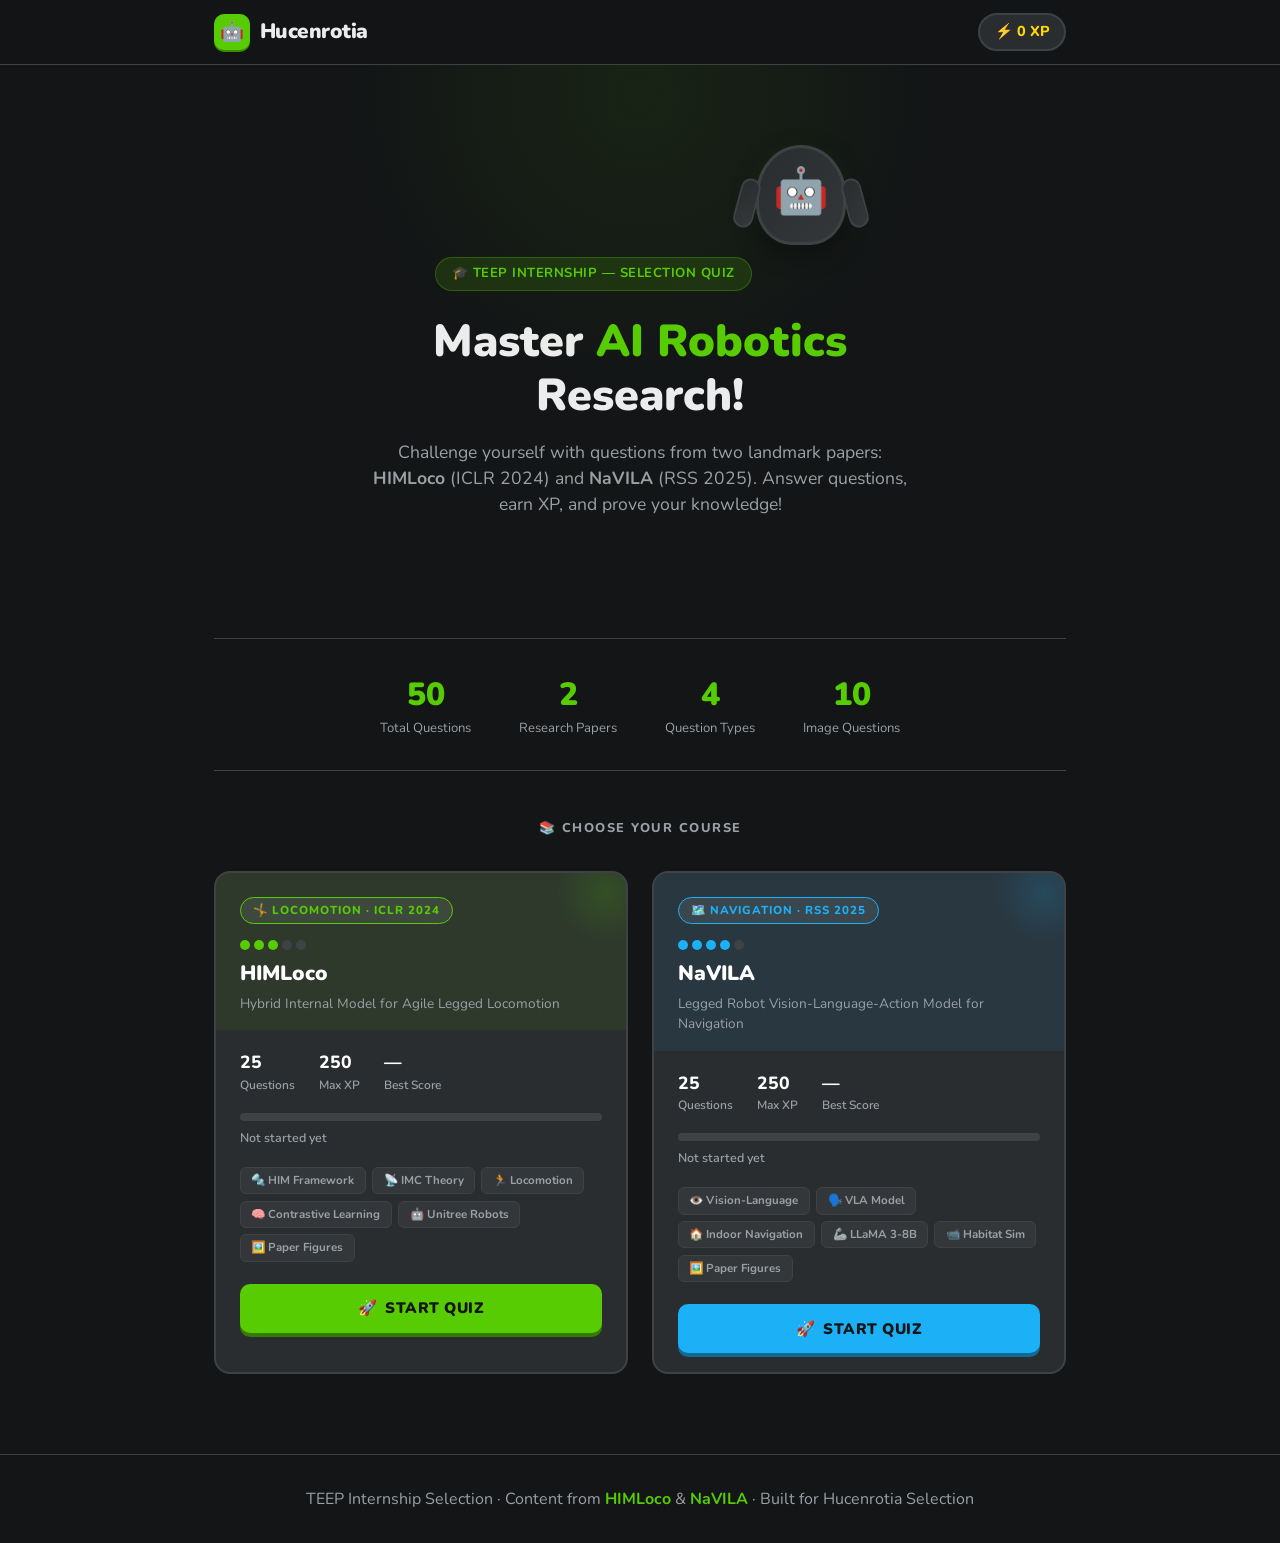
==== index.html @ 7a8cf4cb "🚀 Initial commit: Duolingo-style TEEP Internship quiz website - Two courses: HIMLoco (ICLR 2024) & N" ====
<!DOCTYPE html>
<html lang="en">
<head>
  <meta charset="UTF-8">
  <meta name="viewport" content="width=device-width, initial-scale=1.0">
  <title>Hucenrotia Selection — TEEP Internship AI Robotics Quiz</title>
  <meta name="description" content="Test your knowledge of cutting-edge AI robotics research — HIMLoco and NaVILA — in this Duolingo-style interactive quiz for the TEEP Internship selection.">
  <link rel="stylesheet" href="css/style.css">
</head>
<body>

  <!-- Navbar -->
  <nav class="navbar">
    <div class="container">
      <div class="navbar-brand">
        <div class="logo-icon">🤖</div>
        <span>Hucenrotia</span>
      </div>
      <div class="navbar-xp xp-display">⚡ 0 XP</div>
    </div>
  </nav>

  <!-- Hero -->
  <section class="hero">
    <div class="container">
      <div class="hero-badge">🎓 TEEP Internship — Selection Quiz</div>
      <div class="mascot">
        <div class="mascot-glow"></div>
        <div class="mascot-body">
          <div class="mascot-arm-l"></div>
          <div class="mascot-arm-r"></div>
          <div class="mascot-face">🤖</div>
        </div>
      </div>
      <h1>Master <span>AI Robotics</span><br>Research!</h1>
      <p>
        Challenge yourself with questions from two landmark papers:
        <strong>HIMLoco</strong> (ICLR 2024) and <strong>NaVILA</strong> (RSS 2025).
        Answer questions, earn XP, and prove your knowledge!
      </p>
    </div>
  </section>

  <!-- Stats -->
  <div class="container">
    <div class="stats-row">
      <div class="stat-item">
        <div class="stat-num">50</div>
        <div class="stat-desc">Total Questions</div>
      </div>
      <div class="stat-item">
        <div class="stat-num">2</div>
        <div class="stat-desc">Research Papers</div>
      </div>
      <div class="stat-item">
        <div class="stat-num">4</div>
        <div class="stat-desc">Question Types</div>
      </div>
      <div class="stat-item">
        <div class="stat-num">10</div>
        <div class="stat-desc">Image Questions</div>
      </div>
    </div>
  </div>

  <!-- Courses -->
  <section class="courses-section">
    <div class="container">
      <div class="section-title">📚 Choose Your Course</div>
      <div class="courses-grid">

        <!-- HIMLoco Card -->
        <div class="course-card himloco" id="card-himloco">
          <div class="course-card-header">
            <div class="course-tag">🤸 Locomotion · ICLR 2024</div>
            <div class="difficulty-dots">
              <div class="dot filled"></div><div class="dot filled"></div><div class="dot filled"></div><div class="dot"></div><div class="dot"></div>
            </div>
            <div class="course-card-title">HIMLoco</div>
            <div class="course-card-subtitle">Hybrid Internal Model for Agile Legged Locomotion</div>
          </div>
          <div class="course-card-body">
            <div class="course-stats">
              <div class="course-stat">
                <span class="course-stat-value">25</span>
                <span class="course-stat-label">Questions</span>
              </div>
              <div class="course-stat">
                <span class="course-stat-value" id="himloco-xp">250</span>
                <span class="course-stat-label">Max XP</span>
              </div>
              <div class="course-stat">
                <span class="course-stat-value" id="himloco-best">—</span>
                <span class="course-stat-label">Best Score</span>
              </div>
            </div>
            <div class="course-progress-bar">
              <div class="course-progress-fill" id="himloco-progress" style="width:0%"></div>
            </div>
            <div class="course-progress-text" id="himloco-progress-text">Not started yet</div>
            <div class="course-topics">
              <span class="topic-chip">🔩 HIM Framework</span>
              <span class="topic-chip">📡 IMC Theory</span>
              <span class="topic-chip">🏃 Locomotion</span>
              <span class="topic-chip">🧠 Contrastive Learning</span>
              <span class="topic-chip">🤖 Unitree Robots</span>
              <span class="topic-chip">🖼️ Paper Figures</span>
            </div>
            <button class="btn-start" id="startHimloco" onclick="App.startQuiz('himloco')">
              <span>🚀</span> Start Quiz
            </button>
          </div>
        </div>

        <!-- NaVILA Card -->
        <div class="course-card navila" id="card-navila">
          <div class="course-card-header">
            <div class="course-tag">🗺️ Navigation · RSS 2025</div>
            <div class="difficulty-dots">
              <div class="dot filled"></div><div class="dot filled"></div><div class="dot filled"></div><div class="dot filled"></div><div class="dot"></div>
            </div>
            <div class="course-card-title">NaVILA</div>
            <div class="course-card-subtitle">Legged Robot Vision-Language-Action Model for Navigation</div>
          </div>
          <div class="course-card-body">
            <div class="course-stats">
              <div class="course-stat">
                <span class="course-stat-value">25</span>
                <span class="course-stat-label">Questions</span>
              </div>
              <div class="course-stat">
                <span class="course-stat-value" id="navila-xp">250</span>
                <span class="course-stat-label">Max XP</span>
              </div>
              <div class="course-stat">
                <span class="course-stat-value" id="navila-best">—</span>
                <span class="course-stat-label">Best Score</span>
              </div>
            </div>
            <div class="course-progress-bar">
              <div class="course-progress-fill" id="navila-progress" style="width:0%"></div>
            </div>
            <div class="course-progress-text" id="navila-progress-text">Not started yet</div>
            <div class="course-topics">
              <span class="topic-chip">👁️ Vision-Language</span>
              <span class="topic-chip">🗣️ VLA Model</span>
              <span class="topic-chip">🏠 Indoor Navigation</span>
              <span class="topic-chip">🦾 LLaMA 3-8B</span>
              <span class="topic-chip">📹 Habitat Sim</span>
              <span class="topic-chip">🖼️ Paper Figures</span>
            </div>
            <button class="btn-start" id="startNavila" onclick="App.startQuiz('navila')">
              <span>🚀</span> Start Quiz
            </button>
          </div>
        </div>

      </div>
    </div>
  </section>

  <!-- Footer -->
  <footer class="site-footer">
    <div class="container">
      <p>
        TEEP Internship Selection · Content from
        <a href="https://github.com/InternRobotics/HIMLoco" target="_blank">HIMLoco</a> &
        <a href="https://navila-bot.github.io/" target="_blank">NaVILA</a> · Built for Hucenrotia Selection
      </p>
    </div>
  </footer>

  <script src="js/app.js"></script>
  <script>
    document.addEventListener('DOMContentLoaded', () => {
      updateXPDisplays();
      // Update HIMLoco progress
      const hp = App.getCourseProgress('himloco');
      if (hp.attempts > 0) {
        document.getElementById('himloco-best').textContent = hp.bestScore + '%';
        document.getElementById('himloco-progress').style.width = hp.bestScore + '%';
        document.getElementById('himloco-progress-text').textContent = hp.completed ? '✅ Completed! Attempt #' + hp.attempts : 'Best: ' + hp.bestScore + '% · ' + hp.attempts + ' attempt(s)';
        document.getElementById('startHimloco').textContent = '🔁 Retake Quiz';
      }
      // Update NaVILA progress
      const np = App.getCourseProgress('navila');
      if (np.attempts > 0) {
        document.getElementById('navila-best').textContent = np.bestScore + '%';
        document.getElementById('navila-progress').style.width = np.bestScore + '%';
        document.getElementById('navila-progress-text').textContent = np.completed ? '✅ Completed! Attempt #' + np.attempts : 'Best: ' + np.bestScore + '% · ' + np.attempts + ' attempt(s)';
        document.getElementById('startNavila').textContent = '🔁 Retake Quiz';
      }
    });
  </script>
</body>
</html>
---- css/style.css ----
@import url('https://fonts.googleapis.com/css2?family=Nunito:wght@400;600;700;800;900&display=swap');
:root{--bg:#131516;--bg2:#1C1D1F;--card:#2A2D30;--card2:#343739;--border:#3E4245;--green:#58CC02;--green-dark:#46A302;--green-shadow:#3D8A00;--green-light:#D7FFB8;--green-bg:rgba(88,204,2,.12);--red:#FF4B4B;--red-dark:#CC3333;--red-light:#FFD0D0;--red-bg:rgba(255,75,75,.12);--blue:#1CB0F6;--blue-dark:#1899D6;--orange:#FF9600;--gold:#FFD900;--purple:#CE82FF;--white:#FFF;--text:#ECECEC;--text-muted:#9AA0A6;--radius:16px;--radius-sm:10px;--shadow:0 4px 0 rgba(0,0,0,.5);--shadow-green:0 4px 0 #3D8A00;--shadow-card:0 8px 32px rgba(0,0,0,.4);--transition:.18s ease;--font:'Nunito',sans-serif}
*,*::before,*::after{box-sizing:border-box;margin:0;padding:0}
html{scroll-behavior:smooth}
body{font-family:var(--font);background:var(--bg);color:var(--text);min-height:100vh;line-height:1.5;-webkit-font-smoothing:antialiased}
a{color:inherit;text-decoration:none}
img{max-width:100%;height:auto;display:block}
button{cursor:pointer;font-family:var(--font);border:none;outline:none}
::-webkit-scrollbar{width:6px}::-webkit-scrollbar-track{background:var(--bg2)}::-webkit-scrollbar-thumb{background:var(--border);border-radius:3px}
h1{font-size:clamp(1.8rem,4vw,2.8rem);font-weight:900;line-height:1.2}
h2{font-size:clamp(1.4rem,3vw,2rem);font-weight:800}
h3{font-size:1.2rem;font-weight:700}
p{font-size:1rem;color:var(--text-muted)}
.container{max-width:900px;margin:0 auto;padding:0 1.5rem}
.flex{display:flex}.flex-center{display:flex;align-items:center;justify-content:center}.flex-between{display:flex;align-items:center;justify-content:space-between}.flex-col{display:flex;flex-direction:column}
.gap-sm{gap:.5rem}.gap{gap:1rem}.gap-lg{gap:1.5rem}.text-center{text-align:center}.w-full{width:100%}

/* Navbar */
.navbar{position:sticky;top:0;z-index:100;background:rgba(19,21,22,.95);backdrop-filter:blur(12px);border-bottom:1px solid var(--border);padding:.8rem 0}
.navbar .container{display:flex;align-items:center;justify-content:space-between}
.navbar-brand{display:flex;align-items:center;gap:.6rem;font-weight:900;font-size:1.3rem;letter-spacing:-.5px}
.navbar-brand .logo-icon{width:36px;height:36px;background:var(--green);border-radius:10px;display:flex;align-items:center;justify-content:center;font-size:1.2rem;box-shadow:0 2px 0 var(--green-shadow)}
.navbar-xp{display:flex;align-items:center;gap:.4rem;background:var(--card);border:2px solid var(--border);border-radius:20px;padding:.4rem .9rem;font-weight:800;font-size:.9rem;color:var(--gold)}

/* Hero */
.hero{padding:5rem 0 3rem;text-align:center;position:relative;overflow:hidden}
.hero::before{content:'';position:absolute;top:-50%;left:50%;transform:translateX(-50%);width:600px;height:600px;background:radial-gradient(circle,rgba(88,204,2,.08) 0%,transparent 70%);pointer-events:none}
.hero-badge{display:inline-flex;align-items:center;gap:.4rem;background:rgba(88,204,2,.15);border:1px solid rgba(88,204,2,.3);color:var(--green);font-weight:700;font-size:.82rem;padding:.4rem 1rem;border-radius:20px;margin-bottom:1.5rem;letter-spacing:.5px;text-transform:uppercase}
.hero h1{margin-bottom:1rem}.hero h1 span{color:var(--green)}
.hero p{font-size:1.1rem;margin-bottom:2.5rem;max-width:560px;margin-left:auto;margin-right:auto}

/* Mascot */
.mascot{position:relative;display:inline-block;margin-bottom:2rem;animation:mascot-float 3s ease-in-out infinite}
.mascot-body{width:90px;height:100px;background:linear-gradient(135deg,#2A2D30 0%,#343739 100%);border-radius:50% 50% 40% 40%;border:3px solid var(--border);position:relative;margin:0 auto;box-shadow:0 8px 24px rgba(0,0,0,.4)}
.mascot-face{position:absolute;top:50%;left:50%;transform:translate(-50%,-55%);font-size:2.8rem}
.mascot-arm-l,.mascot-arm-r{position:absolute;top:30px;width:20px;height:50px;background:linear-gradient(135deg,#2A2D30,#343739);border-radius:10px;border:2px solid var(--border)}
.mascot-arm-l{left:-22px;transform:rotate(15deg)}.mascot-arm-r{right:-22px;transform:rotate(-15deg)}
.mascot-glow{position:absolute;inset:-10px;background:radial-gradient(circle,rgba(88,204,2,.2) 0%,transparent 70%);border-radius:50%;animation:pulse-glow 2s ease-in-out infinite}

/* Course cards */
.courses-section{padding:1rem 0 5rem}
.section-title{text-align:center;font-size:.8rem;font-weight:800;text-transform:uppercase;letter-spacing:1.5px;color:var(--text-muted);margin-bottom:2rem}
.courses-grid{display:grid;grid-template-columns:repeat(auto-fit,minmax(380px,1fr));gap:1.5rem}
.course-card{background:var(--card);border:2px solid var(--border);border-radius:var(--radius);overflow:hidden;transition:transform var(--transition),border-color var(--transition),box-shadow var(--transition);cursor:pointer;position:relative}
.course-card:hover{transform:translateY(-4px);border-color:var(--green);box-shadow:0 16px 48px rgba(88,204,2,.15)}
.course-card.himloco{--accent:#58CC02;--accent-bg:rgba(88,204,2,.08)}
.course-card.navila{--accent:#1CB0F6;--accent-bg:rgba(28,176,246,.08)}
.course-card-header{padding:1.5rem 1.5rem 1rem;background:var(--accent-bg);position:relative;overflow:hidden}
.course-card-header::after{content:'';position:absolute;top:-30px;right:-30px;width:100px;height:100px;background:radial-gradient(circle,var(--accent),transparent 70%);opacity:.15}
.course-tag{display:inline-flex;align-items:center;gap:.3rem;font-size:.72rem;font-weight:800;text-transform:uppercase;letter-spacing:1px;color:var(--accent);background:rgba(255,255,255,.08);padding:.25rem .75rem;border-radius:20px;border:1px solid var(--accent);margin-bottom:1rem}
.course-card-title{font-size:1.3rem;font-weight:900;color:var(--white);margin-bottom:.3rem}
.course-card-subtitle{font-size:.85rem;color:var(--text-muted)}
.course-card-body{padding:1.2rem 1.5rem}
.course-stats{display:flex;gap:1.5rem;margin-bottom:1.2rem}
.course-stat{display:flex;flex-direction:column}
.course-stat-value{font-size:1.1rem;font-weight:800;color:var(--white)}
.course-stat-label{font-size:.75rem;color:var(--text-muted);font-weight:600}
.course-progress-bar{height:8px;background:var(--border);border-radius:4px;overflow:hidden;margin-bottom:.5rem}
.course-progress-fill{height:100%;background:var(--accent);border-radius:4px;transition:width .6s cubic-bezier(.34,1.56,.64,1)}
.course-progress-text{font-size:.78rem;color:var(--text-muted);font-weight:600;margin-bottom:1.2rem}
.course-topics{display:flex;flex-wrap:wrap;gap:.4rem;margin-bottom:1.4rem}
.topic-chip{font-size:.72rem;font-weight:700;background:var(--card2);border:1px solid var(--border);border-radius:6px;padding:.25rem .65rem;color:var(--text-muted)}
.btn-start{width:100%;padding:.9rem;background:var(--accent);color:var(--bg);font-size:.95rem;font-weight:900;border-radius:var(--radius-sm);border:none;box-shadow:0 4px 0 color-mix(in srgb,var(--accent) 60%,black);transition:transform var(--transition),box-shadow var(--transition);text-transform:uppercase;letter-spacing:.5px;display:flex;align-items:center;justify-content:center;gap:.5rem}
.btn-start:hover{transform:translateY(-2px);box-shadow:0 6px 0 color-mix(in srgb,var(--accent) 60%,black)}
.btn-start:active{transform:translateY(2px)}

/* Stats row */
.stats-row{display:flex;justify-content:center;gap:3rem;padding:2rem 0;border-top:1px solid var(--border);border-bottom:1px solid var(--border);margin:2rem 0}
.stat-item{text-align:center}
.stat-num{font-size:2rem;font-weight:900;color:var(--green)}
.stat-desc{font-size:.82rem;color:var(--text-muted)}

/* Quiz header */
.quiz-header{position:sticky;top:0;z-index:50;background:var(--bg);border-bottom:2px solid var(--border);padding:1rem 0}
.quiz-header .container{display:flex;align-items:center;gap:1rem}
.btn-close{width:40px;height:40px;border-radius:50%;background:var(--card);border:2px solid var(--border);color:var(--text-muted);font-size:1.1rem;display:flex;align-items:center;justify-content:center;transition:all var(--transition);flex-shrink:0}
.btn-close:hover{border-color:var(--red);color:var(--red);background:var(--red-bg)}
.progress-bar-wrap{flex:1;height:16px;background:var(--card);border-radius:8px;overflow:hidden;border:2px solid var(--border)}
.progress-bar-fill{height:100%;background:linear-gradient(90deg,var(--green) 0%,#8BFF28 100%);border-radius:6px;transition:width .5s cubic-bezier(.34,1.56,.64,1);position:relative}
.progress-bar-fill::after{content:'';position:absolute;top:2px;left:8px;right:8px;height:4px;background:rgba(255,255,255,.4);border-radius:2px}
.hearts{display:flex;gap:.3rem;flex-shrink:0}
.heart{font-size:1.3rem;transition:transform .3s}
.heart.lost{filter:grayscale(1);opacity:.3;transform:scale(.9)}
.heart.breaking{animation:heart-break .4s ease forwards}
.xp-counter{display:flex;align-items:center;gap:.35rem;font-weight:800;font-size:.92rem;color:var(--gold);background:var(--card);border:2px solid var(--border);border-radius:20px;padding:.3rem .8rem;flex-shrink:0}

/* Quiz body */
.quiz-body{min-height:calc(100vh - 80px - 100px);display:flex;flex-direction:column;justify-content:center;padding:2.5rem 0}
.question-label{font-size:.78rem;font-weight:800;text-transform:uppercase;letter-spacing:1.5px;color:var(--text-muted);margin-bottom:1rem}
.question-text{font-size:clamp(1.1rem,2.5vw,1.4rem);font-weight:800;color:var(--white);margin-bottom:2rem;line-height:1.45}
.question-image-wrap{margin-bottom:1.5rem;border-radius:var(--radius);overflow:hidden;border:2px solid var(--border);position:relative;background:var(--card2)}
.question-image-wrap img{width:100%;max-height:340px;object-fit:contain;display:block}
.question-image-wrap .img-caption{position:absolute;bottom:0;left:0;right:0;background:linear-gradient(0deg,rgba(0,0,0,.8) 0%,transparent 100%);padding:1rem 1rem .7rem;font-size:.78rem;color:var(--text-muted);font-style:italic}

/* Options */
.options-grid{display:grid;grid-template-columns:1fr 1fr;gap:.85rem;margin-bottom:1.5rem}
.options-grid.single-col{grid-template-columns:1fr}
.option-btn{background:var(--card);border:2px solid var(--border);border-radius:var(--radius-sm);padding:1rem 1.2rem;color:var(--text);font-size:.95rem;font-weight:700;text-align:left;display:flex;align-items:center;gap:.75rem;transition:all var(--transition);cursor:pointer;position:relative;overflow:hidden}
.option-btn:hover:not(:disabled){border-color:var(--blue);background:rgba(28,176,246,.08);transform:translateY(-2px);box-shadow:0 4px 16px rgba(28,176,246,.15)}
.option-key{width:32px;height:32px;border-radius:8px;background:var(--card2);border:2px solid var(--border);display:flex;align-items:center;justify-content:center;font-size:.78rem;font-weight:900;color:var(--text-muted);flex-shrink:0;transition:all var(--transition)}
.option-text{flex:1;line-height:1.35}
.option-btn.selected{border-color:var(--blue);background:rgba(28,176,246,.12)}
.option-btn.selected .option-key{background:var(--blue);border-color:var(--blue);color:var(--white)}
.option-btn.correct{border-color:var(--green);background:var(--green-bg);animation:bounce-in .4s cubic-bezier(.34,1.56,.64,1)}
.option-btn.correct .option-key{background:var(--green);border-color:var(--green);color:var(--white)}
.option-btn.wrong{border-color:var(--red);background:var(--red-bg);animation:shake .4s ease}
.option-btn.wrong .option-key{background:var(--red);border-color:var(--red);color:var(--white)}
.option-btn:disabled{cursor:not-allowed;transform:none!important}

/* True/False */
.tf-grid{display:grid;grid-template-columns:1fr 1fr;gap:1rem;margin-bottom:1.5rem}
.tf-btn{padding:1.4rem;border-radius:var(--radius-sm);border:2px solid var(--border);background:var(--card);font-size:1.1rem;font-weight:900;color:var(--text);display:flex;flex-direction:column;align-items:center;gap:.4rem;transition:all var(--transition)}
.tf-btn .tf-icon{font-size:2rem}
.tf-btn:hover:not(:disabled){transform:translateY(-3px)}
.tf-btn.true-btn:hover:not(:disabled){border-color:var(--green);background:var(--green-bg)}
.tf-btn.false-btn:hover:not(:disabled){border-color:var(--red);background:var(--red-bg)}
.tf-btn.selected.true-btn{border-color:var(--green);background:var(--green-bg);color:var(--green)}
.tf-btn.selected.false-btn{border-color:var(--red);background:var(--red-bg);color:var(--red)}
.tf-btn.correct{border-color:var(--green);background:var(--green-bg);animation:bounce-in .4s cubic-bezier(.34,1.56,.64,1)}
.tf-btn.wrong{border-color:var(--red);background:var(--red-bg);animation:shake .4s ease}
.tf-btn:disabled{cursor:not-allowed;transform:none!important}

/* Fill in blank */
.fillblank-sentence{font-size:1.15rem;font-weight:700;color:var(--white);line-height:2;margin-bottom:1.5rem;padding:1.5rem;background:var(--card);border-radius:var(--radius-sm);border:2px solid var(--border)}
.blank-slot{display:inline-flex;align-items:center;min-width:140px;height:38px;background:var(--bg);border-bottom:3px solid var(--blue);border-radius:4px;padding:0 .75rem;font-weight:900;color:var(--blue);font-size:1rem;vertical-align:middle;cursor:pointer;transition:all var(--transition);justify-content:center}
.blank-slot.filled{background:rgba(28,176,246,.1)}
.blank-slot.correct{border-color:var(--green);color:var(--green);background:var(--green-bg)}
.blank-slot.wrong{border-color:var(--red);color:var(--red);background:var(--red-bg)}
.word-bank{display:flex;flex-wrap:wrap;gap:.6rem;padding:1.2rem;background:var(--card);border-radius:var(--radius-sm);border:2px solid var(--border);margin-bottom:1.5rem}
.word-chip{padding:.5rem 1rem;background:var(--bg);border:2px solid var(--border);border-radius:8px;font-size:.92rem;font-weight:800;color:var(--text);cursor:pointer;transition:all var(--transition);box-shadow:0 2px 0 rgba(0,0,0,.3)}
.word-chip:hover{border-color:var(--blue);color:var(--blue);transform:translateY(-2px)}
.word-chip.used{opacity:.3;cursor:not-allowed;transform:none!important}

/* Footer bar */
.quiz-footer{background:var(--bg);border-top:2px solid var(--border);padding:1.2rem 0;position:sticky;bottom:0;z-index:40}
.btn-check{width:100%;padding:1rem;font-size:1rem;font-weight:900;text-transform:uppercase;letter-spacing:.5px;border-radius:var(--radius-sm);border:none;transition:all var(--transition)}
.btn-check.idle{background:var(--card2);color:var(--text-muted);cursor:not-allowed;box-shadow:0 4px 0 var(--border)}
.btn-check.ready{background:var(--green);color:var(--bg);cursor:pointer;box-shadow:var(--shadow-green)}
.btn-check.ready:hover{transform:translateY(-2px);box-shadow:0 6px 0 var(--green-shadow)}
.btn-check.ready:active{transform:translateY(2px)}
.btn-check.continue-correct{background:var(--green);color:var(--bg);cursor:pointer;box-shadow:var(--shadow-green)}
.btn-check.continue-wrong{background:var(--red);color:var(--white);cursor:pointer;box-shadow:0 4px 0 var(--red-dark)}

/* Feedback bar */
.feedback-bar{position:fixed;bottom:0;left:0;right:0;z-index:60;padding:1.5rem 2rem;transform:translateY(100%);transition:transform .35s cubic-bezier(.34,1.56,.64,1)}
.feedback-bar.show{transform:translateY(0)}
.feedback-bar.correct-bar{background:var(--green-bg);border-top:3px solid var(--green)}
.feedback-bar.wrong-bar{background:var(--red-bg);border-top:3px solid var(--red)}
.feedback-inner{max-width:900px;margin:0 auto;display:flex;align-items:center;justify-content:space-between;gap:1rem}
.feedback-message{flex:1}
.feedback-message .feedback-title{font-size:1.1rem;font-weight:900;margin-bottom:.25rem}
.correct-bar .feedback-title{color:var(--green)}.wrong-bar .feedback-title{color:var(--red)}
.feedback-message .feedback-explain{font-size:.85rem;color:var(--text-muted);line-height:1.5}
.btn-continue{padding:.8rem 2rem;font-size:.95rem;font-weight:900;text-transform:uppercase;letter-spacing:.5px;border-radius:var(--radius-sm);border:none;cursor:pointer;white-space:nowrap;transition:all var(--transition)}
.correct-bar .btn-continue{background:var(--green);color:var(--bg);box-shadow:0 4px 0 var(--green-shadow)}
.wrong-bar .btn-continue{background:var(--red);color:var(--white);box-shadow:0 4px 0 var(--red-dark)}
.btn-continue:hover{transform:translateY(-2px)}
.btn-continue:active{transform:translateY(2px)}

/* XP popup */
.xp-popup{position:fixed;bottom:120px;right:2rem;background:var(--gold);color:#7B5800;font-weight:900;font-size:1rem;padding:.5rem 1.2rem;border-radius:20px;opacity:0;transform:translateY(20px);transition:all .3s ease;pointer-events:none;z-index:70;box-shadow:0 4px 16px rgba(255,217,0,.4)}
.xp-popup.show{opacity:1;transform:translateY(0)}.xp-popup.hide{opacity:0;transform:translateY(-30px)}

/* Results page */
.results-page{min-height:100vh;display:flex;flex-direction:column;align-items:center;justify-content:center;padding:2rem;text-align:center;position:relative;overflow:hidden}
.results-page canvas{position:fixed;top:0;left:0;width:100%;height:100%;pointer-events:none;z-index:0}
.results-card{position:relative;z-index:1;background:var(--card);border:2px solid var(--border);border-radius:24px;padding:3rem 2.5rem;max-width:520px;width:100%;box-shadow:var(--shadow-card)}
.results-emoji{font-size:5rem;margin-bottom:1rem}
.results-title{font-size:2rem;font-weight:900;color:var(--white);margin-bottom:.5rem}
.results-subtitle{color:var(--text-muted);margin-bottom:2.5rem}
.results-stats{display:grid;grid-template-columns:repeat(3,1fr);gap:1rem;margin-bottom:2.5rem}
.result-stat{background:var(--card2);border:2px solid var(--border);border-radius:var(--radius-sm);padding:1rem}
.result-stat-icon{font-size:1.5rem;margin-bottom:.4rem}
.result-stat-value{font-size:1.4rem;font-weight:900;color:var(--white)}
.result-stat-label{font-size:.72rem;font-weight:700;color:var(--text-muted);text-transform:uppercase;letter-spacing:.5px}
.results-accuracy-bar-wrap{background:var(--border);height:12px;border-radius:6px;overflow:hidden;margin-bottom:.5rem}
.results-accuracy-fill{height:100%;border-radius:6px;transition:width 1.2s cubic-bezier(.34,1.56,.64,1)}
.accuracy-good{background:linear-gradient(90deg,var(--green) 0%,#8BFF28 100%)}
.accuracy-mid{background:linear-gradient(90deg,var(--orange) 0%,#FFCA00 100%)}
.accuracy-low{background:linear-gradient(90deg,var(--red) 0%,#FF8080 100%)}
.results-actions{display:flex;flex-direction:column;gap:.75rem}
.btn-primary{padding:1rem;background:var(--green);color:var(--bg);font-size:1rem;font-weight:900;border-radius:var(--radius-sm);border:none;box-shadow:var(--shadow-green);text-transform:uppercase;letter-spacing:.5px;transition:all var(--transition);cursor:pointer}
.btn-primary:hover{transform:translateY(-2px);box-shadow:0 6px 0 var(--green-shadow)}
.btn-secondary{padding:1rem;background:transparent;color:var(--blue);font-size:.95rem;font-weight:800;border-radius:var(--radius-sm);border:2px solid var(--blue);text-transform:uppercase;letter-spacing:.5px;transition:all var(--transition);cursor:pointer}
.btn-secondary:hover{background:rgba(28,176,246,.1);transform:translateY(-1px)}

/* Modal */
.modal-overlay{position:fixed;inset:0;background:rgba(0,0,0,.75);backdrop-filter:blur(4px);z-index:200;display:flex;align-items:center;justify-content:center;padding:1rem;opacity:0;pointer-events:none;transition:opacity .3s}
.modal-overlay.open{opacity:1;pointer-events:all}
.modal{background:var(--card);border:2px solid var(--border);border-radius:24px;padding:2.5rem;max-width:400px;width:100%;text-align:center;box-shadow:var(--shadow-card);transform:scale(.9);transition:transform .3s cubic-bezier(.34,1.56,.64,1)}
.modal-overlay.open .modal{transform:scale(1)}
.modal-emoji{font-size:3.5rem;margin-bottom:1rem}
.modal h2{margin-bottom:.5rem}.modal p{margin-bottom:2rem}
.modal-actions{display:flex;flex-direction:column;gap:.75rem}

/* Misc */
.difficulty-dots{display:flex;gap:4px;margin-bottom:.5rem}
.dot{width:10px;height:10px;border-radius:50%;background:var(--border)}.dot.filled{background:var(--accent)}
.site-footer{border-top:1px solid var(--border);padding:2rem 0;text-align:center;color:var(--text-muted);font-size:.82rem}
.site-footer a{color:var(--green);font-weight:700}
.question-counter{font-size:.78rem;font-weight:800;text-transform:uppercase;letter-spacing:1px;color:var(--text-muted);margin-bottom:.75rem;display:flex;align-items:center;gap:.5rem}
.qc-dot{width:8px;height:8px;border-radius:50%;background:var(--green);display:inline-block;animation:pulse-glow 1.5s infinite}

/* Animations */
@keyframes mascot-float{0%,100%{transform:translateY(0)}50%{transform:translateY(-12px)}}
@keyframes pulse-glow{0%,100%{opacity:.5;transform:scale(.9)}50%{opacity:1;transform:scale(1.1)}}
@keyframes bounce-in{0%{transform:scale(.9)}60%{transform:scale(1.04)}100%{transform:scale(1)}}
@keyframes shake{0%,100%{transform:translateX(0)}20%{transform:translateX(-8px)}40%{transform:translateX(8px)}60%{transform:translateX(-6px)}80%{transform:translateX(6px)}}
@keyframes heart-break{0%{transform:scale(1)}30%{transform:scale(1.4)}100%{transform:scale(.8);filter:grayscale(1);opacity:.3}}
@keyframes fadeInUp{from{opacity:0;transform:translateY(24px)}to{opacity:1;transform:translateY(0)}}
@keyframes fadeIn{from{opacity:0}to{opacity:1}}
@keyframes pop{0%{transform:scale(.5);opacity:0}70%{transform:scale(1.1)}100%{transform:scale(1);opacity:1}}
.anim-fade-up{animation:fadeInUp .4s ease forwards}
.anim-fade{animation:fadeIn .3s ease forwards}
.anim-pop{animation:pop .5s cubic-bezier(.34,1.56,.64,1) forwards}

@media(max-width:640px){.courses-grid{grid-template-columns:1fr}.options-grid{grid-template-columns:1fr}.stats-row{gap:1.5rem}.feedback-inner{flex-direction:column;align-items:flex-start}.btn-continue{width:100%}}
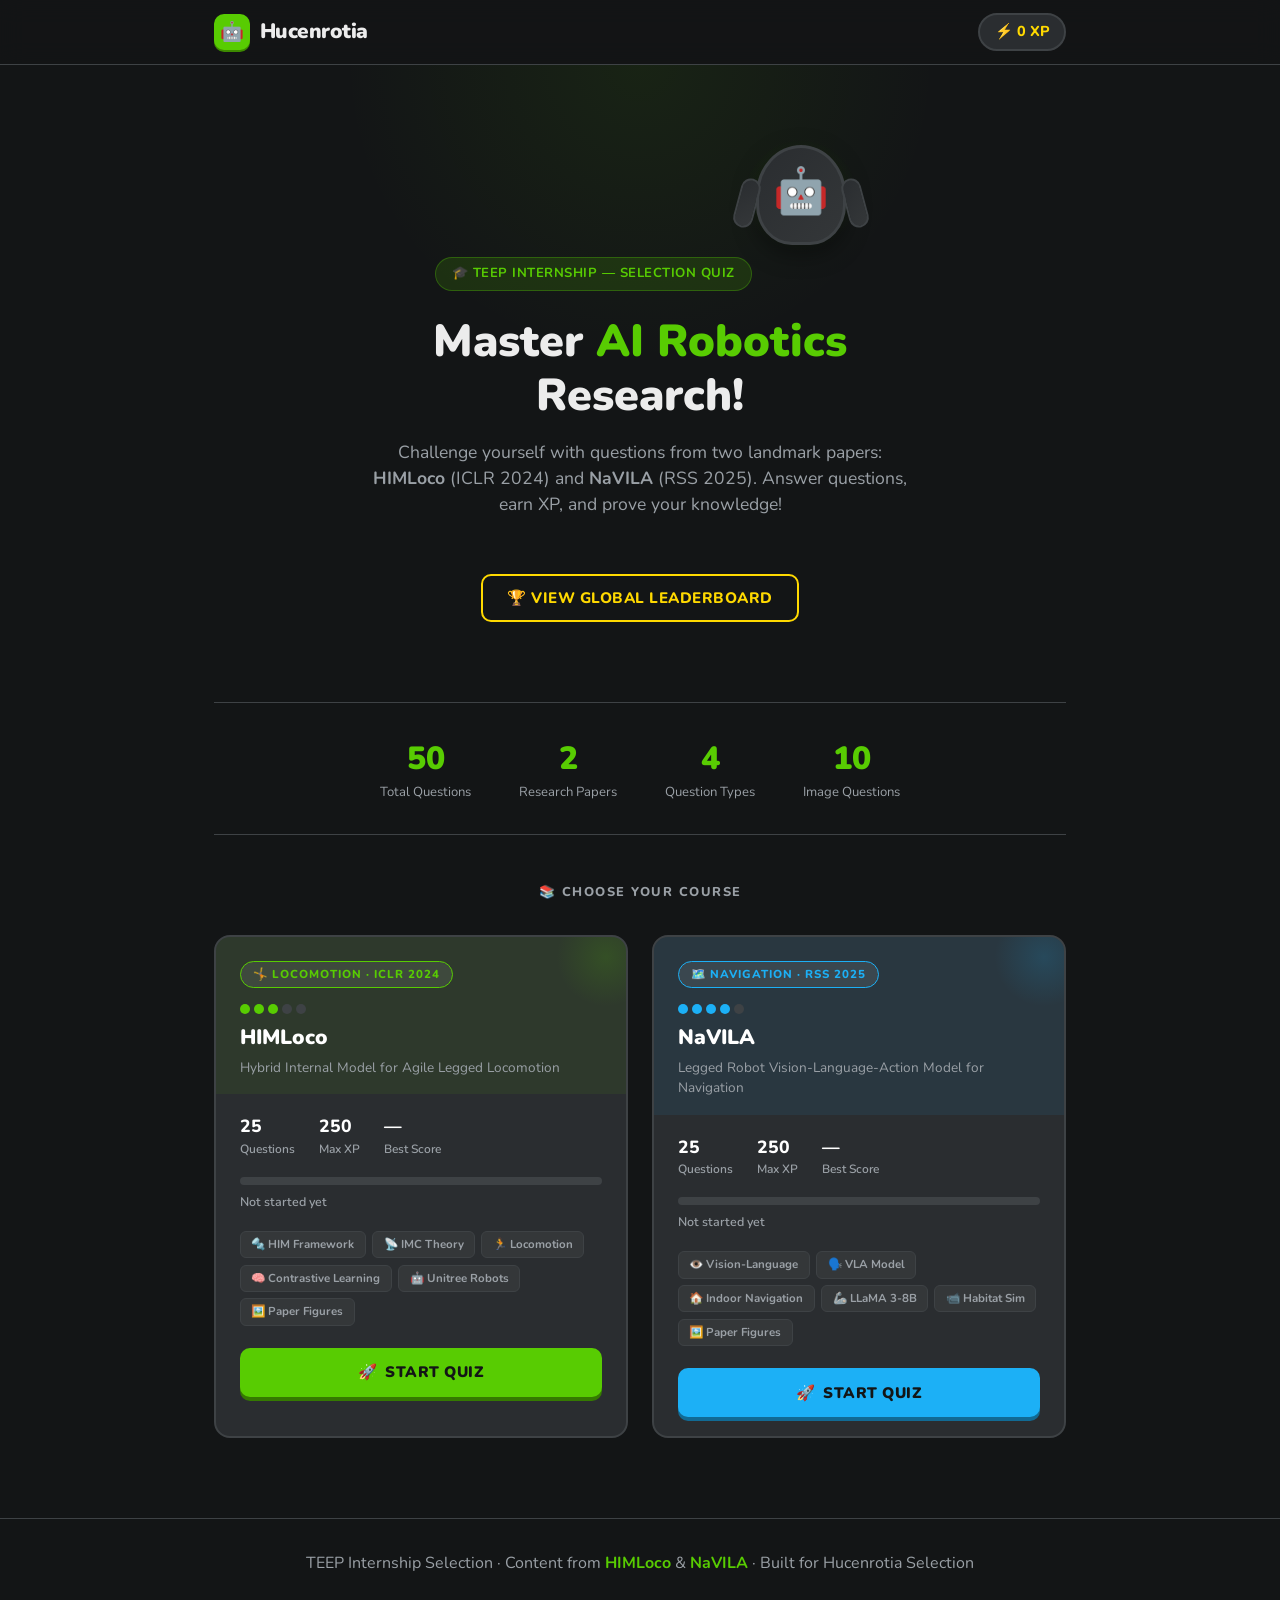
==== commit 8d6fa0b8: "🌟 Add global cumulative leaderboard feature" ====
--- a/index.html
+++ b/index.html
@@ -38,6 +38,10 @@
         <strong>HIMLoco</strong> (ICLR 2024) and <strong>NaVILA</strong> (RSS 2025).
         Answer questions, earn XP, and prove your knowledge!
       </p>
+      
+      <button class="btn-secondary" style="border-width:2px;font-size:0.95rem;padding:0.75rem 1.5rem;margin-top:1rem;color:var(--gold);border-color:var(--gold)" onclick="openGlobalLeaderboard()">
+        🏆 View Global Leaderboard
+      </button>
     </div>
   </section>
 
@@ -106,7 +110,7 @@
               <span class="topic-chip">🤖 Unitree Robots</span>
               <span class="topic-chip">🖼️ Paper Figures</span>
             </div>
-            <button class="btn-start" id="startHimloco" onclick="App.startQuiz('himloco')">
+            <button class="btn-start" id="startHimloco" onclick="openRegistrationModal('himloco')">
               <span>🚀</span> Start Quiz
             </button>
           </div>
@@ -149,7 +153,7 @@
               <span class="topic-chip">📹 Habitat Sim</span>
               <span class="topic-chip">🖼️ Paper Figures</span>
             </div>
-            <button class="btn-start" id="startNavila" onclick="App.startQuiz('navila')">
+            <button class="btn-start" id="startNavila" onclick="openRegistrationModal('navila')">
               <span>🚀</span> Start Quiz
             </button>
           </div>
@@ -170,8 +174,112 @@
     </div>
   </footer>
 
+  <!-- Registration Modal -->
+  <div class="modal-overlay" id="regModalOverlay">
+    <div class="modal">
+      <div class="modal-emoji">📝</div>
+      <h2>Join the Course</h2>
+      <p>Please enter your details to take the exam. You can only take it once!</p>
+      
+      <div class="form-group">
+        <label for="regName">Full Name</label>
+        <input type="text" id="regName" class="form-control" placeholder="E.g. John Doe">
+      </div>
+      <div class="form-group">
+        <label for="regEmail">Email Address</label>
+        <input type="email" id="regEmail" class="form-control" placeholder="E.g. john@example.com">
+        <div class="error-msg" id="regError">This email has already completed this quiz.</div>
+      </div>
+
+      <div class="modal-actions" style="margin-top:2rem">
+        <button class="btn-primary" id="btnConfirmReg">Start Exam!</button>
+        <button class="btn-secondary" id="btnCancelReg">Cancel</button>
+      </div>
+    </div>
+  </div>
+
+  <!-- Global Leaderboard Modal -->
+  <div class="modal-overlay" id="globalLbModal">
+    <div class="modal" style="max-width:600px">
+      <div class="flex-between" style="margin-bottom:1.5rem">
+        <h2 style="margin:0;color:var(--white)">🏆 Global Leaderboard</h2>
+        <button class="btn-close" style="width:32px;height:32px;font-size:0.9rem" onclick="document.getElementById('globalLbModal').classList.remove('open')">✕</button>
+      </div>
+      <div class="leaderboard">
+        <div class="leaderboard-header" style="grid-template-columns: 3rem 1fr 4rem 4rem 4rem; padding: 0.8rem 1rem;">
+          <div>Rank</div>
+          <div>Candidate</div>
+          <div style="text-align:center">Courses</div>
+          <div style="text-align:right">Score</div>
+          <div style="text-align:right">XP</div>
+        </div>
+        <div id="globalLbBody" style="max-height:300px;overflow-y:auto"></div>
+      </div>
+    </div>
+  </div>
+
   <script src="js/app.js"></script>
   <script>
+    let selectedCourse = '';
+    
+    function openGlobalLeaderboard() {
+      const lbData = App.getGlobalLeaderboard();
+      const lbBody = document.getElementById('globalLbBody');
+      if (lbData.length === 0) {
+        lbBody.innerHTML = '<div style="padding:1.5rem;text-align:center;color:var(--text-muted)">No candidates yet.</div>';
+      } else {
+        lbBody.innerHTML = lbData.map((u, i) => {
+          const rank = i + 1;
+          const rankClass = rank === 1 ? 'top-1' : rank === 2 ? 'top-2' : rank === 3 ? 'top-3' : '';
+          return `
+            <div class="leaderboard-row" style="grid-template-columns: 3rem 1fr 4rem 4rem 4rem; padding: 0.8rem 1rem;">
+              <div class="lb-rank ${rankClass}">#${rank}</div>
+              <div style="text-align:left">
+                <div class="lb-name">${u.name}</div>
+                <div class="lb-email">${u.email}</div>
+              </div>
+              <div style="text-align:center;font-weight:800;color:var(--text-muted)">${u.courses}/2</div>
+              <div class="lb-score">${u.score}/${u.total}</div>
+              <div class="lb-xp">${u.xp}</div>
+            </div>
+          `;
+        }).join('');
+      }
+      document.getElementById('globalLbModal').classList.add('open');
+    }
+
+    function openRegistrationModal(course) {
+      selectedCourse = course;
+      document.getElementById('regName').value = '';
+      document.getElementById('regEmail').value = '';
+      document.getElementById('regError').classList.remove('show');
+      document.getElementById('regModalOverlay').classList.add('open');
+    }
+
+    document.getElementById('btnCancelReg').addEventListener('click', () => {
+      document.getElementById('regModalOverlay').classList.remove('open');
+    });
+
+    document.getElementById('btnConfirmReg').addEventListener('click', () => {
+      const name = document.getElementById('regName').value.trim();
+      const email = document.getElementById('regEmail').value.trim();
+      const errorMsg = document.getElementById('regError');
+      
+      if (!name || !email) {
+        errorMsg.textContent = 'Please fill in both name and email.';
+        errorMsg.classList.add('show');
+        return;
+      }
+
+      if (App.hasTakenQuiz(email, selectedCourse)) {
+        errorMsg.textContent = 'This email has already completed this quiz!';
+        errorMsg.classList.add('show');
+        return;
+      }
+
+      App.startQuiz(selectedCourse, name, email);
+    });
+
     document.addEventListener('DOMContentLoaded', () => {
       updateXPDisplays();
       // Update HIMLoco progress
@@ -180,7 +288,6 @@
         document.getElementById('himloco-best').textContent = hp.bestScore + '%';
         document.getElementById('himloco-progress').style.width = hp.bestScore + '%';
         document.getElementById('himloco-progress-text').textContent = hp.completed ? '✅ Completed! Attempt #' + hp.attempts : 'Best: ' + hp.bestScore + '% · ' + hp.attempts + ' attempt(s)';
-        document.getElementById('startHimloco').textContent = '🔁 Retake Quiz';
       }
       // Update NaVILA progress
       const np = App.getCourseProgress('navila');
@@ -188,7 +295,6 @@
         document.getElementById('navila-best').textContent = np.bestScore + '%';
         document.getElementById('navila-progress').style.width = np.bestScore + '%';
         document.getElementById('navila-progress-text').textContent = np.completed ? '✅ Completed! Attempt #' + np.attempts : 'Best: ' + np.bestScore + '% · ' + np.attempts + ' attempt(s)';
-        document.getElementById('startNavila').textContent = '🔁 Retake Quiz';
       }
     });
   </script>
--- a/css/style.css
+++ b/css/style.css
@@ -215,3 +215,26 @@
 .anim-pop{animation:pop .5s cubic-bezier(.34,1.56,.64,1) forwards}
 
 @media(max-width:640px){.courses-grid{grid-template-columns:1fr}.options-grid{grid-template-columns:1fr}.stats-row{gap:1.5rem}.feedback-inner{flex-direction:column;align-items:flex-start}.btn-continue{width:100%}}
+
+/* =============================================
+   REGISTRATION & LEADERBOARD
+============================================= */
+.form-group { margin-bottom: 1.2rem; text-align: left; }
+.form-group label { display: block; font-size: 0.85rem; font-weight: 800; color: var(--text-muted); margin-bottom: 0.4rem; }
+.form-control { width: 100%; padding: 0.8rem 1rem; border-radius: 8px; border: 2px solid var(--border); background: var(--bg); color: var(--text); font-size: 1rem; font-family: var(--font); transition: border-color var(--transition); }
+.form-control:focus { border-color: var(--green); outline: none; }
+.error-msg { color: var(--red); font-size: 0.85rem; font-weight: 700; margin-top: 0.4rem; display: none; }
+.error-msg.show { display: block; }
+
+.leaderboard { margin-top: 2rem; border: 2px solid var(--border); border-radius: var(--radius-sm); overflow: hidden; background: var(--card2); }
+.leaderboard-header { background: rgba(0,0,0,0.2); padding: 1rem; font-weight: 800; font-size: 0.9rem; color: var(--text-muted); text-transform: uppercase; letter-spacing: 1px; display: grid; grid-template-columns: 3rem 1fr 4rem 5rem; gap: 1rem; }
+.leaderboard-row { display: grid; grid-template-columns: 3rem 1fr 4rem 5rem; gap: 1rem; padding: 1rem; border-top: 1px solid var(--border); align-items: center; transition: background 0.2s; }
+.leaderboard-row:hover { background: rgba(255,255,255,0.03); }
+.lb-rank { font-weight: 900; font-size: 1.1rem; color: var(--text-muted); text-align: center; }
+.lb-rank.top-1 { color: #FFD700; font-size: 1.4rem; }
+.lb-rank.top-2 { color: #C0C0C0; font-size: 1.2rem; }
+.lb-rank.top-3 { color: #CD7F32; font-size: 1.2rem; }
+.lb-name { font-weight: 800; color: var(--white); white-space: nowrap; overflow: hidden; text-overflow: ellipsis; }
+.lb-email { font-size: 0.75rem; color: var(--text-muted); font-weight: 600; margin-top: 0.2rem; white-space: nowrap; overflow: hidden; text-overflow: ellipsis; }
+.lb-score { font-weight: 900; color: var(--green); text-align: right; }
+.lb-xp { font-weight: 800; color: var(--gold); font-size: 0.85rem; text-align: right; }
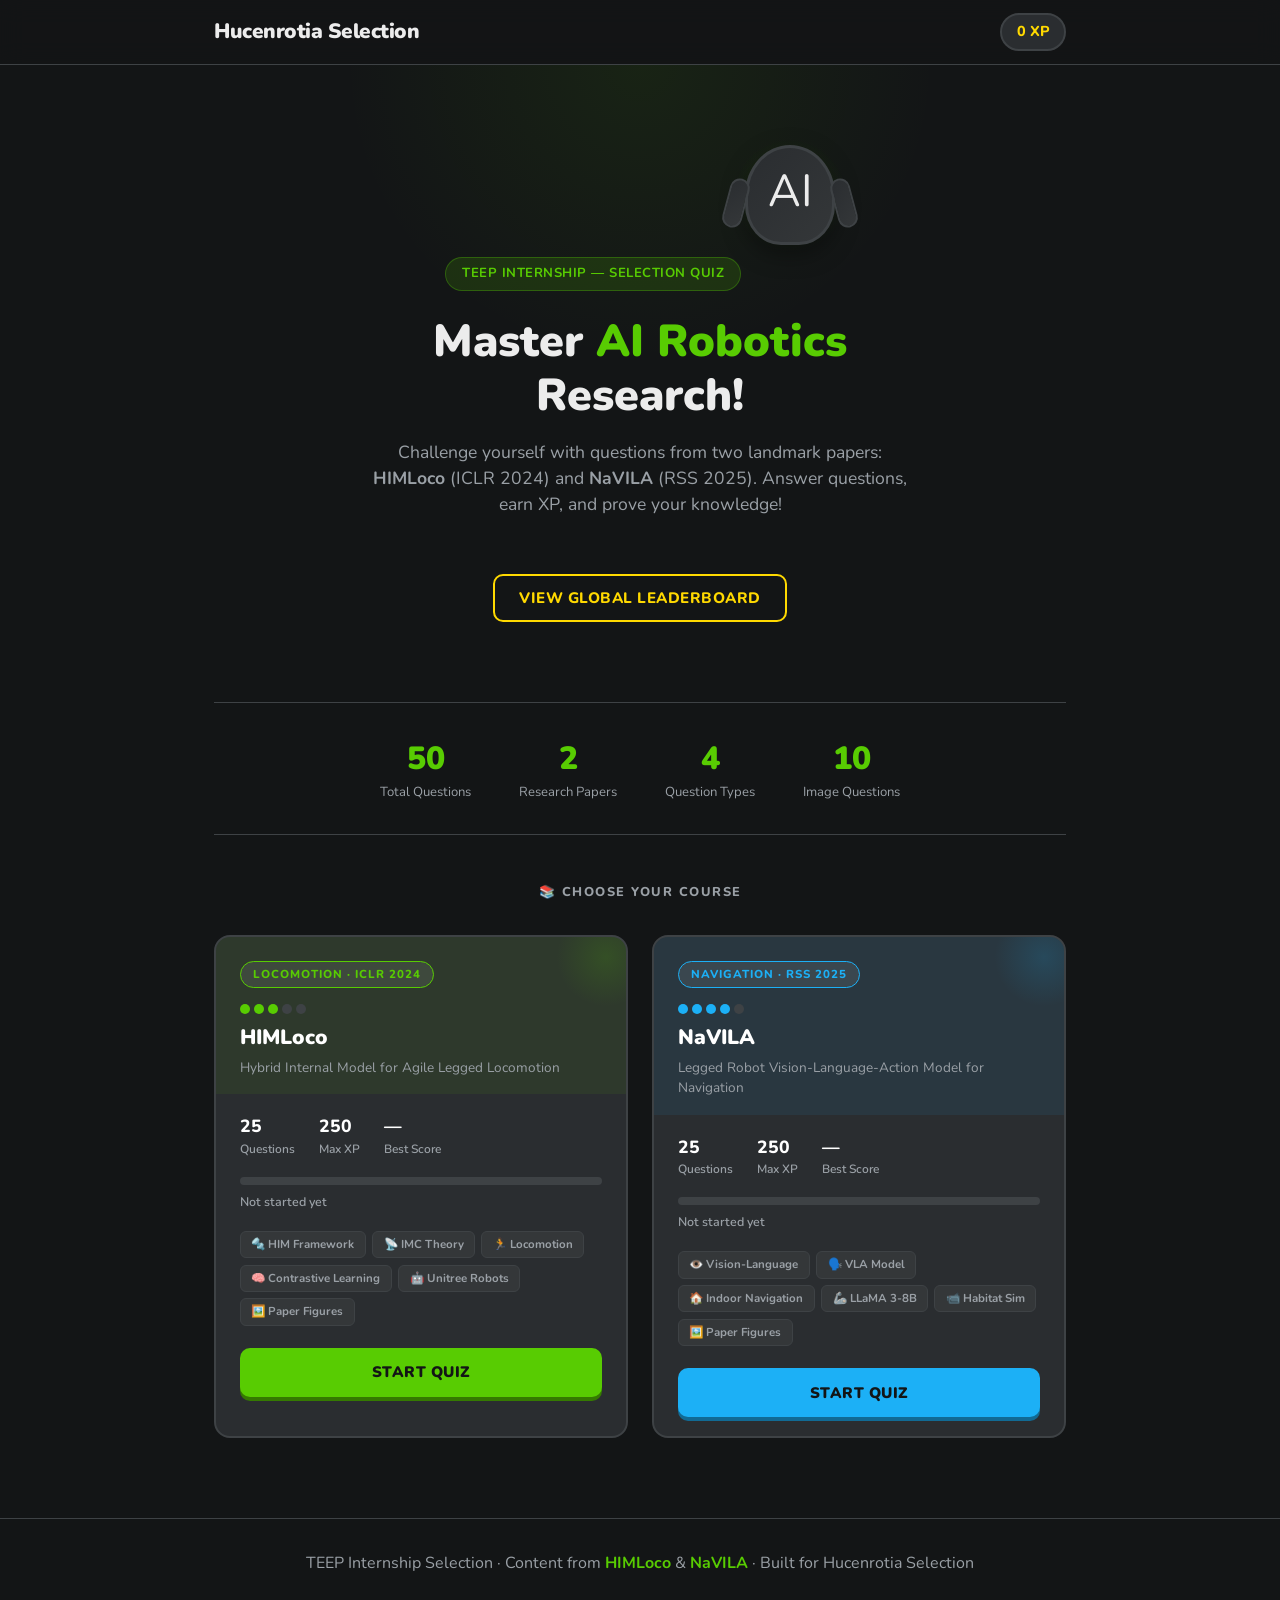
==== commit 7fc166a6: "✨ Remove all emoticons for a more professional academic look" ====
--- a/index.html
+++ b/index.html
@@ -13,8 +13,7 @@
   <nav class="navbar">
     <div class="container">
       <div class="navbar-brand">
-        <div class="logo-icon">🤖</div>
-        <span>Hucenrotia</span>
+        <span>Hucenrotia Selection</span>
       </div>
       <div class="navbar-xp xp-display">⚡ 0 XP</div>
     </div>
@@ -23,13 +22,13 @@
   <!-- Hero -->
   <section class="hero">
     <div class="container">
-      <div class="hero-badge">🎓 TEEP Internship — Selection Quiz</div>
+      <div class="hero-badge">TEEP Internship — Selection Quiz</div>
       <div class="mascot">
         <div class="mascot-glow"></div>
         <div class="mascot-body">
           <div class="mascot-arm-l"></div>
           <div class="mascot-arm-r"></div>
-          <div class="mascot-face">🤖</div>
+          <div class="mascot-face">AI</div>
         </div>
       </div>
       <h1>Master <span>AI Robotics</span><br>Research!</h1>
@@ -40,7 +39,7 @@
       </p>
       
       <button class="btn-secondary" style="border-width:2px;font-size:0.95rem;padding:0.75rem 1.5rem;margin-top:1rem;color:var(--gold);border-color:var(--gold)" onclick="openGlobalLeaderboard()">
-        🏆 View Global Leaderboard
+        View Global Leaderboard
       </button>
     </div>
   </section>
@@ -76,7 +75,7 @@
         <!-- HIMLoco Card -->
         <div class="course-card himloco" id="card-himloco">
           <div class="course-card-header">
-            <div class="course-tag">🤸 Locomotion · ICLR 2024</div>
+            <div class="course-tag">Locomotion · ICLR 2024</div>
             <div class="difficulty-dots">
               <div class="dot filled"></div><div class="dot filled"></div><div class="dot filled"></div><div class="dot"></div><div class="dot"></div>
             </div>
@@ -111,7 +110,7 @@
               <span class="topic-chip">🖼️ Paper Figures</span>
             </div>
             <button class="btn-start" id="startHimloco" onclick="openRegistrationModal('himloco')">
-              <span>🚀</span> Start Quiz
+              Start Quiz
             </button>
           </div>
         </div>
@@ -119,7 +118,7 @@
         <!-- NaVILA Card -->
         <div class="course-card navila" id="card-navila">
           <div class="course-card-header">
-            <div class="course-tag">🗺️ Navigation · RSS 2025</div>
+            <div class="course-tag">Navigation · RSS 2025</div>
             <div class="difficulty-dots">
               <div class="dot filled"></div><div class="dot filled"></div><div class="dot filled"></div><div class="dot filled"></div><div class="dot"></div>
             </div>
@@ -154,7 +153,7 @@
               <span class="topic-chip">🖼️ Paper Figures</span>
             </div>
             <button class="btn-start" id="startNavila" onclick="openRegistrationModal('navila')">
-              <span>🚀</span> Start Quiz
+              Start Quiz
             </button>
           </div>
         </div>
@@ -177,7 +176,7 @@
   <!-- Registration Modal -->
   <div class="modal-overlay" id="regModalOverlay">
     <div class="modal">
-      <div class="modal-emoji">📝</div>
+      <div class="modal-emoji">INT</div>
       <h2>Join the Course</h2>
       <p>Please enter your details to take the exam. You can only take it once!</p>
       
@@ -202,7 +201,7 @@
   <div class="modal-overlay" id="globalLbModal">
     <div class="modal" style="max-width:600px">
       <div class="flex-between" style="margin-bottom:1.5rem">
-        <h2 style="margin:0;color:var(--white)">🏆 Global Leaderboard</h2>
+        <h2 style="margin:0;color:var(--white)">Global Leaderboard</h2>
         <button class="btn-close" style="width:32px;height:32px;font-size:0.9rem" onclick="document.getElementById('globalLbModal').classList.remove('open')">✕</button>
       </div>
       <div class="leaderboard">
@@ -215,10 +214,13 @@
         </div>
         <div id="globalLbBody" style="max-height:300px;overflow-y:auto"></div>
       </div>
+      <div style="margin-top:1.5rem;text-align:center;padding-top:1.5rem;border-top:1px solid var(--border)">
+        <button class="btn-secondary" style="border-color:var(--red);color:var(--red);font-size:0.8rem;padding:0.4rem 1rem" onclick="App.clearAllData()">⚠️ Reset All Candidate Data (Leaderboard & Attempts)</button>
+      </div>
     </div>
   </div>
 
-  <script src="js/app.js"></script>
+  <script src="js/app.js?v=2"></script>
   <script>
     let selectedCourse = '';
     
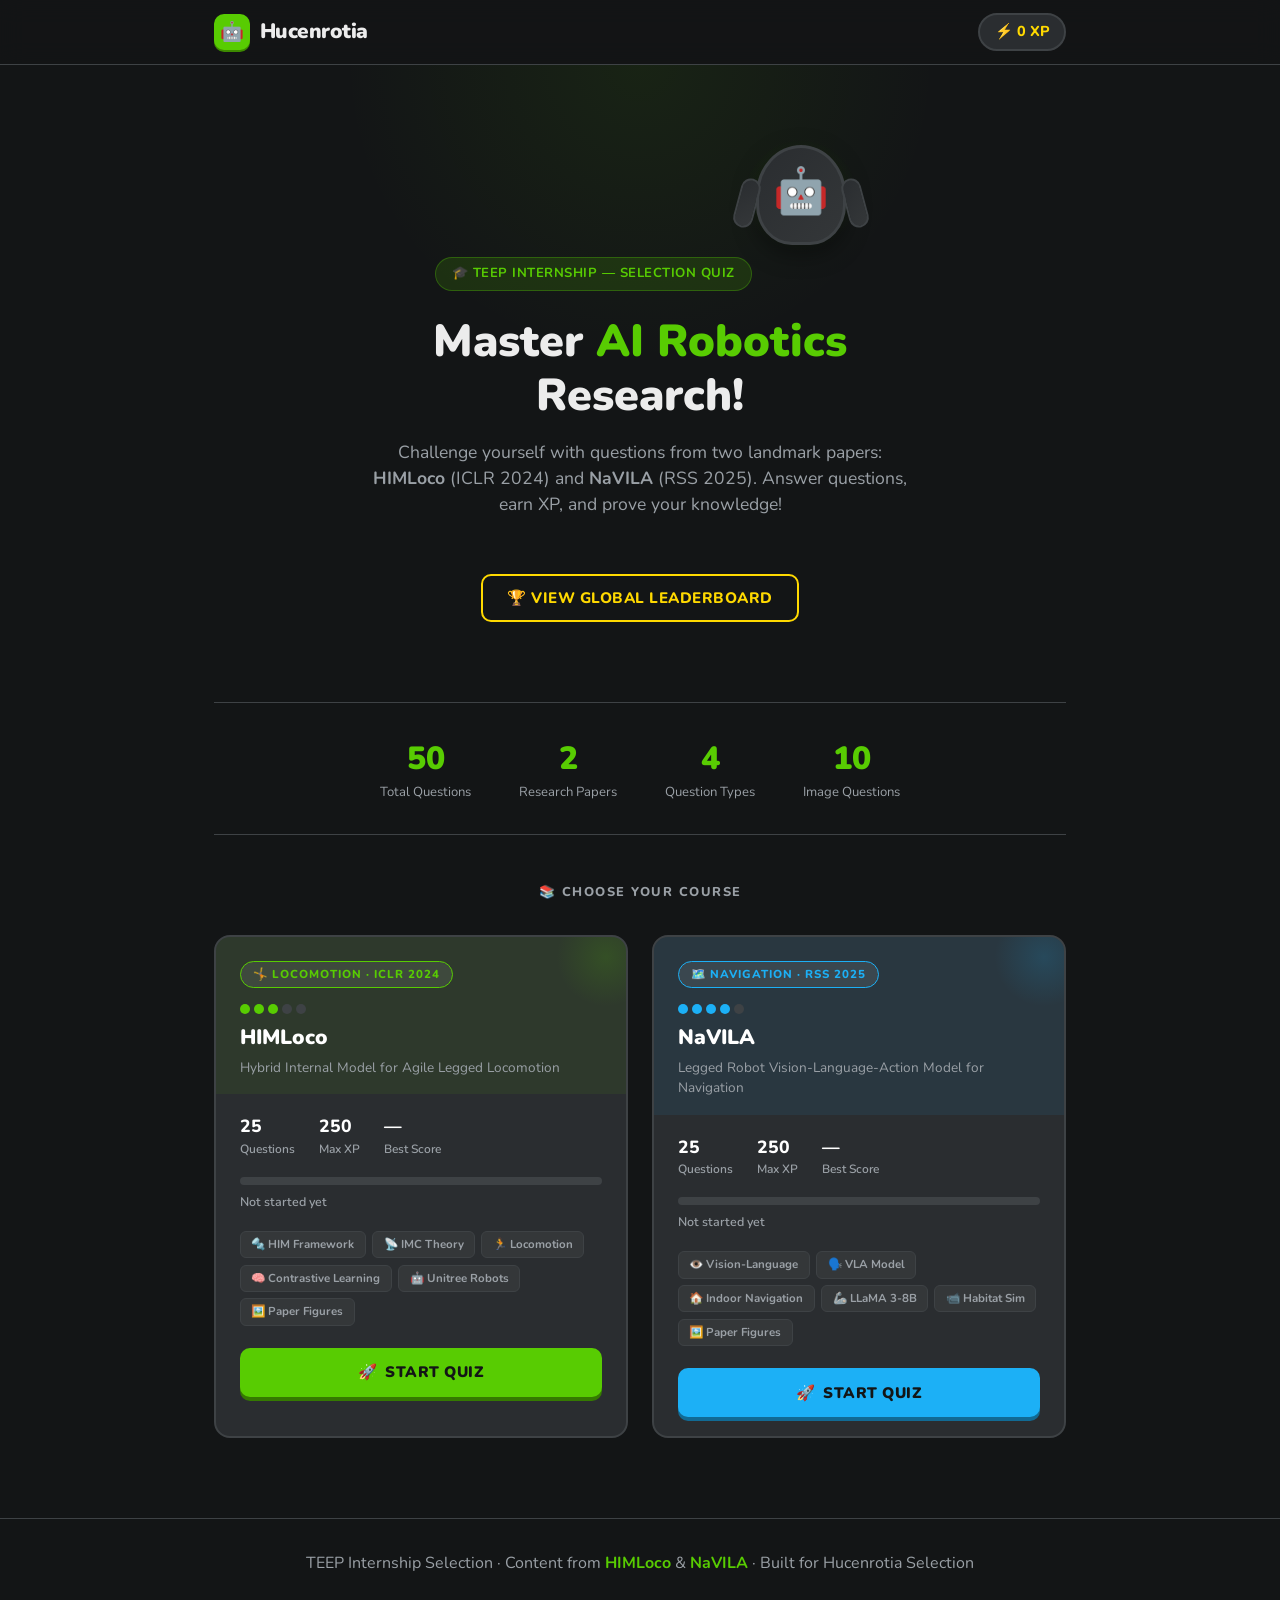
==== commit 22325293: "Revert "✨ Remove all emoticons for a more professional academic look" This reverts commit 7fc166a68d" ====
--- a/index.html
+++ b/index.html
@@ -13,7 +13,8 @@
   <nav class="navbar">
     <div class="container">
       <div class="navbar-brand">
-        <span>Hucenrotia Selection</span>
+        <div class="logo-icon">🤖</div>
+        <span>Hucenrotia</span>
       </div>
       <div class="navbar-xp xp-display">⚡ 0 XP</div>
     </div>
@@ -22,13 +23,13 @@
   <!-- Hero -->
   <section class="hero">
     <div class="container">
-      <div class="hero-badge">TEEP Internship — Selection Quiz</div>
+      <div class="hero-badge">🎓 TEEP Internship — Selection Quiz</div>
       <div class="mascot">
         <div class="mascot-glow"></div>
         <div class="mascot-body">
           <div class="mascot-arm-l"></div>
           <div class="mascot-arm-r"></div>
-          <div class="mascot-face">AI</div>
+          <div class="mascot-face">🤖</div>
         </div>
       </div>
       <h1>Master <span>AI Robotics</span><br>Research!</h1>
@@ -39,7 +40,7 @@
       </p>
       
       <button class="btn-secondary" style="border-width:2px;font-size:0.95rem;padding:0.75rem 1.5rem;margin-top:1rem;color:var(--gold);border-color:var(--gold)" onclick="openGlobalLeaderboard()">
-        View Global Leaderboard
+        🏆 View Global Leaderboard
       </button>
     </div>
   </section>
@@ -75,7 +76,7 @@
         <!-- HIMLoco Card -->
         <div class="course-card himloco" id="card-himloco">
           <div class="course-card-header">
-            <div class="course-tag">Locomotion · ICLR 2024</div>
+            <div class="course-tag">🤸 Locomotion · ICLR 2024</div>
             <div class="difficulty-dots">
               <div class="dot filled"></div><div class="dot filled"></div><div class="dot filled"></div><div class="dot"></div><div class="dot"></div>
             </div>
@@ -110,7 +111,7 @@
               <span class="topic-chip">🖼️ Paper Figures</span>
             </div>
             <button class="btn-start" id="startHimloco" onclick="openRegistrationModal('himloco')">
-              Start Quiz
+              <span>🚀</span> Start Quiz
             </button>
           </div>
         </div>
@@ -118,7 +119,7 @@
         <!-- NaVILA Card -->
         <div class="course-card navila" id="card-navila">
           <div class="course-card-header">
-            <div class="course-tag">Navigation · RSS 2025</div>
+            <div class="course-tag">🗺️ Navigation · RSS 2025</div>
             <div class="difficulty-dots">
               <div class="dot filled"></div><div class="dot filled"></div><div class="dot filled"></div><div class="dot filled"></div><div class="dot"></div>
             </div>
@@ -153,7 +154,7 @@
               <span class="topic-chip">🖼️ Paper Figures</span>
             </div>
             <button class="btn-start" id="startNavila" onclick="openRegistrationModal('navila')">
-              Start Quiz
+              <span>🚀</span> Start Quiz
             </button>
           </div>
         </div>
@@ -176,7 +177,7 @@
   <!-- Registration Modal -->
   <div class="modal-overlay" id="regModalOverlay">
     <div class="modal">
-      <div class="modal-emoji">INT</div>
+      <div class="modal-emoji">📝</div>
       <h2>Join the Course</h2>
       <p>Please enter your details to take the exam. You can only take it once!</p>
       
@@ -201,7 +202,7 @@
   <div class="modal-overlay" id="globalLbModal">
     <div class="modal" style="max-width:600px">
       <div class="flex-between" style="margin-bottom:1.5rem">
-        <h2 style="margin:0;color:var(--white)">Global Leaderboard</h2>
+        <h2 style="margin:0;color:var(--white)">🏆 Global Leaderboard</h2>
         <button class="btn-close" style="width:32px;height:32px;font-size:0.9rem" onclick="document.getElementById('globalLbModal').classList.remove('open')">✕</button>
       </div>
       <div class="leaderboard">
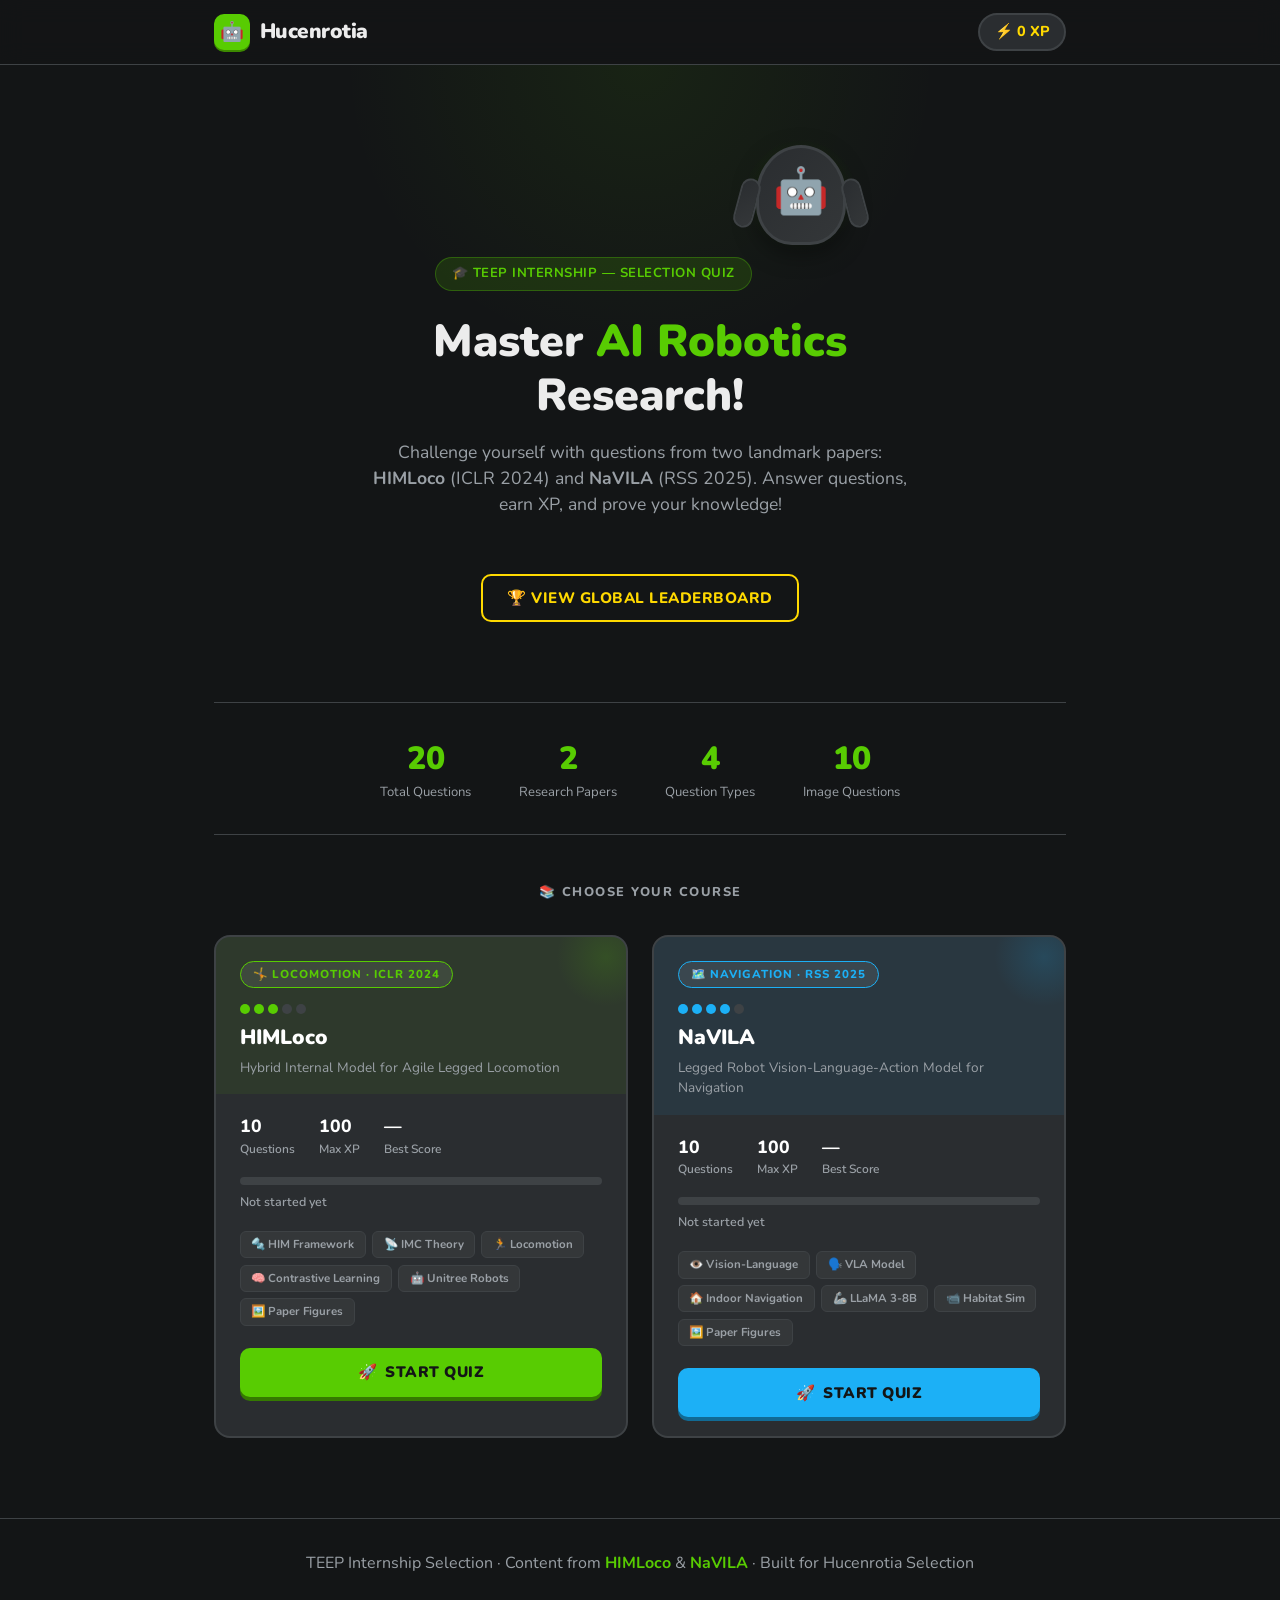
==== commit 077069e6: "📝 Update question bank to highly technical equations and architectures (10 per course)" ====
--- a/index.html
+++ b/index.html
@@ -49,7 +49,7 @@
   <div class="container">
     <div class="stats-row">
       <div class="stat-item">
-        <div class="stat-num">50</div>
+        <div class="stat-num">20</div>
         <div class="stat-desc">Total Questions</div>
       </div>
       <div class="stat-item">
@@ -86,11 +86,11 @@
           <div class="course-card-body">
             <div class="course-stats">
               <div class="course-stat">
-                <span class="course-stat-value">25</span>
+                <span class="course-stat-value">10</span>
                 <span class="course-stat-label">Questions</span>
               </div>
               <div class="course-stat">
-                <span class="course-stat-value" id="himloco-xp">250</span>
+                <span class="course-stat-value" id="himloco-xp">100</span>
                 <span class="course-stat-label">Max XP</span>
               </div>
               <div class="course-stat">
@@ -129,11 +129,11 @@
           <div class="course-card-body">
             <div class="course-stats">
               <div class="course-stat">
-                <span class="course-stat-value">25</span>
+                <span class="course-stat-value">10</span>
                 <span class="course-stat-label">Questions</span>
               </div>
               <div class="course-stat">
-                <span class="course-stat-value" id="navila-xp">250</span>
+                <span class="course-stat-value" id="navila-xp">100</span>
                 <span class="course-stat-label">Max XP</span>
               </div>
               <div class="course-stat">
